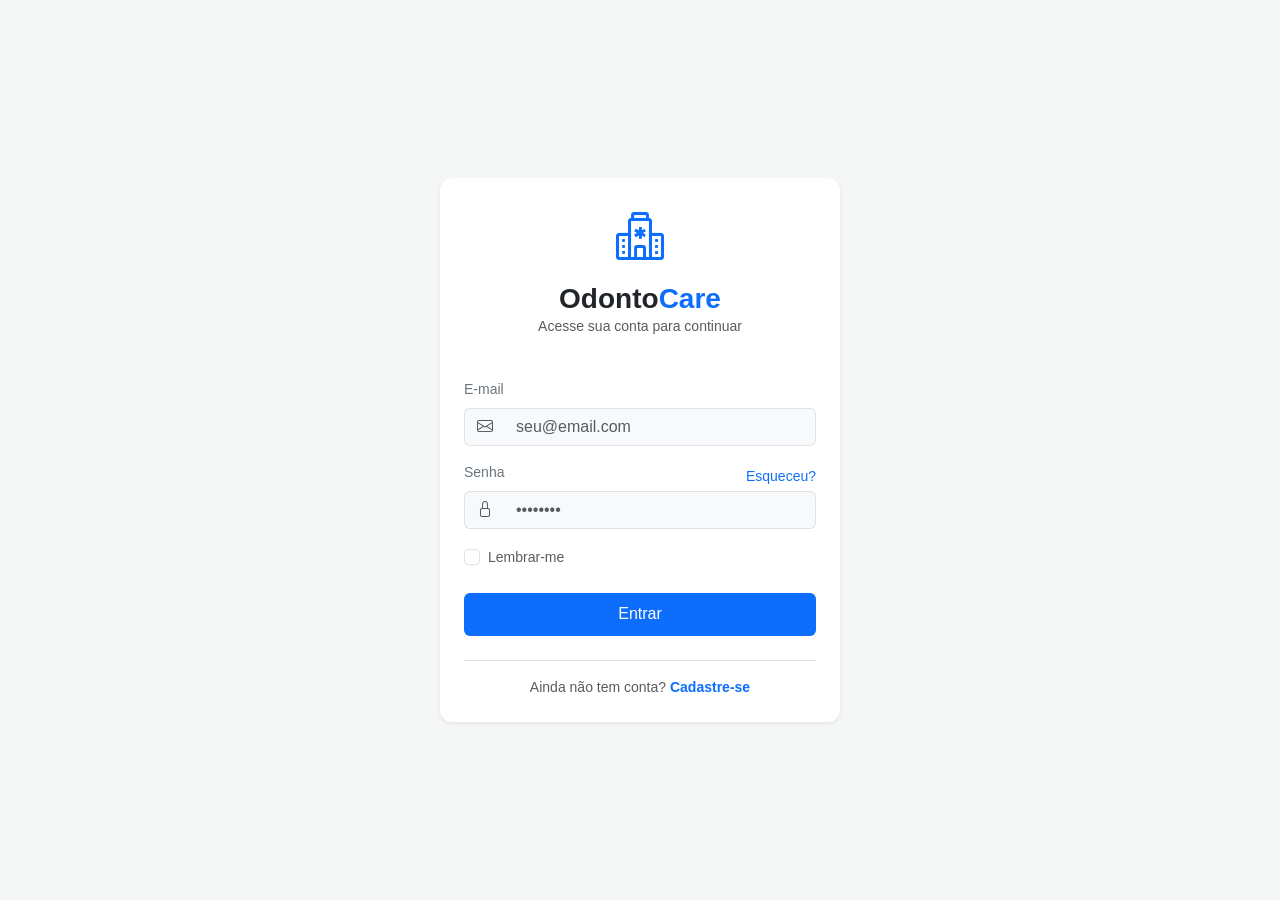
==== src/main/resources/templates/login.html @ d52b0d5b "git status" ====
<!DOCTYPE html>
<html lang="pt-BR">
<head>
    <meta charset="UTF-8">
    <meta name="viewport" content="width=device-width, initial-scale=1.0">
    <title>OdontoCare - Login</title>
    <!-- Bootstrap 5 CSS -->
    <link href="https://cdn.jsdelivr.net/npm/bootstrap@5.3.2/dist/css/bootstrap.min.css" rel="stylesheet">
    <!-- Bootstrap Icons -->
    <link href="https://cdn.jsdelivr.net/npm/bootstrap-icons@1.11.1/font/bootstrap-icons.css" rel="stylesheet">
    <style>
        body {
            background-color: #f4f7f6;
            font-family: 'Segoe UI', Tahoma, Geneva, Verdana, sans-serif;
        }
        .card-login {
            max-width: 400px;
            width: 100%;
            border: none;
            border-radius: 12px;
        }
        .brand-icon {
            font-size: 3rem;
            color: #0d6efd;
        }
        .btn-primary {
            background-color: #0d6efd;
            border: none;
            padding: 0.6rem;
            font-weight: 500;
        }
        .btn-primary:hover {
            background-color: #0b5ed7;
        }
    </style>
</head>
<body class="d-flex align-items-center justify-content-center min-vh-100 p-3">

<div class="card card-login shadow-sm p-4 bg-white">
    <!-- CABEÇALHO DA MARCA -->
    <div class="text-center mb-4">
        <div class="brand-icon mb-2">
            <i class="bi bi-hospital"></i>
        </div>
        <h3 class="fw-bold text-dark m-0">Odonto<span class="text-primary">Care</span></h3>
        <p class="text-muted small">Acesse sua conta para continuar</p>
    </div>

    <!-- FORMULÁRIO DE LOGIN -->
    <form>
        <div class="mb-3">
            <label for="email" class="form-label text-secondary small fw-medium">E-mail</label>
            <div class="input-group">
                <span class="input-group-text bg-light border-end-0"><i class="bi bi-envelope text-muted"></i></span>
                <input type="email" class="form-control bg-light border-start-0" id="email" placeholder="seu@email.com" required>
            </div>
        </div>

        <div class="mb-3">
            <div class="d-flex justify-content-between align-items-center">
                <label for="password" class="form-label text-secondary small fw-medium">Senha</label>
                <a href="#" class="text-decoration-none small text-primary">Esqueceu?</a>
            </div>
            <div class="input-group">
                <span class="input-group-text bg-light border-end-0"><i class="bi bi-lock text-muted"></i></span>
                <input type="password" class="form-control bg-light border-start-0" id="password" placeholder="••••••••" required>
            </div>
        </div>

        <div class="form-check mb-4">
            <input type="checkbox" class="form-check-input" id="remember">
            <label class="form-check-label text-muted small" for="remember">Lembrar-me</label>
        </div>

        <button type="submit" class="btn btn-primary w-100 rounded-2">Entrar</button>
    </form>

    <!-- RODAPÉ -->
    <div class="text-center mt-4 pt-3 border-top">
        <p class="text-muted small mb-0">Ainda não tem conta? <a  th:href="@{/cadastro}" class="text-primary text-decoration-none fw-semibold">Cadastre-se</a></p>
    </div>
</div>

<!-- Bootstrap 5 JS Bundle -->
<script src="https://cdn.jsdelivr.net/npm/bootstrap@5.3.2/dist/js/bootstrap.bundle.min.js"></script>
</body>
</html>
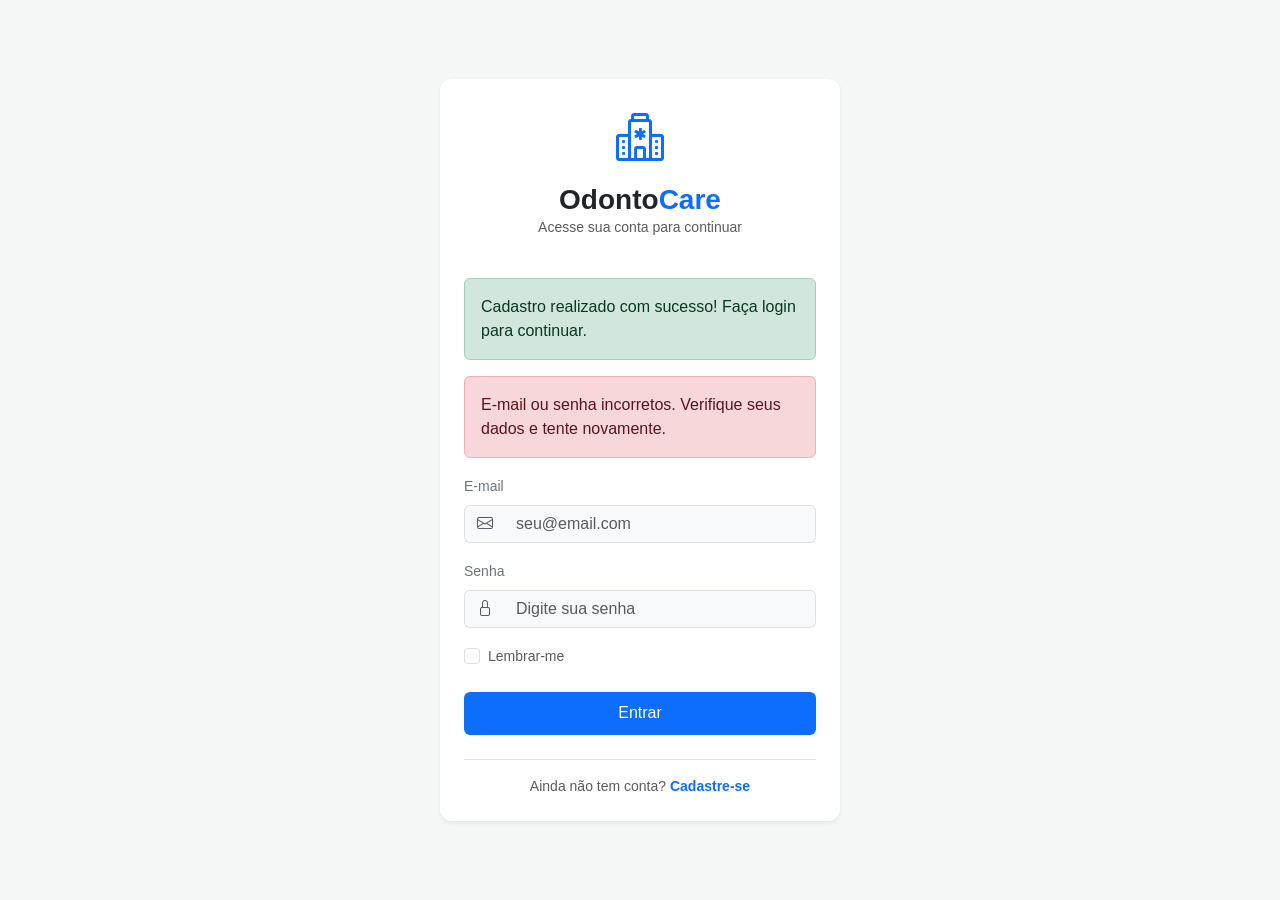
==== commit 9771048a: "configuração" ====
--- a/src/main/resources/templates/login.html
+++ b/src/main/resources/templates/login.html
@@ -1,5 +1,5 @@
 <!DOCTYPE html>
-<html lang="pt-BR">
+<html lang="pt-BR" xmlns:th="http://www.thymeleaf.org">
 <head>
     <meta charset="UTF-8">
     <meta name="viewport" content="width=device-width, initial-scale=1.0">
@@ -47,34 +47,101 @@
     </div>
 
     <!-- FORMULÁRIO DE LOGIN -->
-    <form>
-        <div class="mb-3">
-            <label for="email" class="form-label text-secondary small fw-medium">E-mail</label>
-            <div class="input-group">
-                <span class="input-group-text bg-light border-end-0"><i class="bi bi-envelope text-muted"></i></span>
-                <input type="email" class="form-control bg-light border-start-0" id="email" placeholder="seu@email.com" required>
-            </div>
+    <form th:action="@{/login}" method="post">
+        <!-- CADASTRO REALIZADO -->
+        <div class="alert alert-success"
+             th:if="${param.cadastro != null}">
+
+            Cadastro realizado com sucesso!
+            Faça login para continuar.
+
         </div>
 
+        <!-- ERRO DE LOGIN -->
+        <div class="alert alert-danger"
+             th:if="${param.erro != null}">
+
+            E-mail ou senha incorretos.
+            Verifique seus dados e tente novamente.
+
+        </div>
+        <!-- E-MAIL -->
         <div class="mb-3">
-            <div class="d-flex justify-content-between align-items-center">
-                <label for="password" class="form-label text-secondary small fw-medium">Senha</label>
-                <a href="#" class="text-decoration-none small text-primary">Esqueceu?</a>
+
+            <label for="email"
+                   class="form-label text-secondary small fw-medium">
+                E-mail
+            </label>
+
+            <div class="input-group">
+
+            <span class="input-group-text bg-light border-end-0">
+                <i class="bi bi-envelope text-muted"></i>
+            </span>
+
+                <input
+                        type="email"
+                        class="form-control bg-light border-start-0"
+                        id="email"
+                        name="username"
+                        placeholder="seu@email.com"
+                        required>
+
             </div>
-            <div class="input-group">
-                <span class="input-group-text bg-light border-end-0"><i class="bi bi-lock text-muted"></i></span>
-                <input type="password" class="form-control bg-light border-start-0" id="password" placeholder="••••••••" required>
-            </div>
+
         </div>
 
-        <div class="form-check mb-4">
-            <input type="checkbox" class="form-check-input" id="remember">
-            <label class="form-check-label text-muted small" for="remember">Lembrar-me</label>
+        <!-- SENHA -->
+        <div class="mb-3">
+
+            <label for="password"
+                   class="form-label text-secondary small fw-medium">
+                Senha
+            </label>
+
+            <div class="input-group">
+
+            <span class="input-group-text bg-light border-end-0">
+                <i class="bi bi-lock text-muted"></i>
+            </span>
+
+                <input
+                        type="password"
+                        class="form-control bg-light border-start-0"
+                        id="password"
+                        name="password"
+                        placeholder="Digite sua senha"
+                        required>
+
+            </div>
+
         </div>
 
-        <button type="submit" class="btn btn-primary w-100 rounded-2">Entrar</button>
+        <!-- LEMBRAR -->
+        <div class="form-check mb-4">
+
+            <input
+                    type="checkbox"
+                    class="form-check-input"
+                    id="remember"
+                    name="remember-me">
+
+            <label class="form-check-label text-muted small"
+                   for="remember">
+                Lembrar-me
+            </label>
+
+        </div>
+
+        <!-- BOTÃO -->
+        <button type="submit"
+                class="btn btn-primary w-100 rounded-2">
+
+            Entrar
+
+        </button>
+
     </form>
-
     <!-- RODAPÉ -->
     <div class="text-center mt-4 pt-3 border-top">
         <p class="text-muted small mb-0">Ainda não tem conta? <a  th:href="@{/cadastro}" class="text-primary text-decoration-none fw-semibold">Cadastre-se</a></p>
